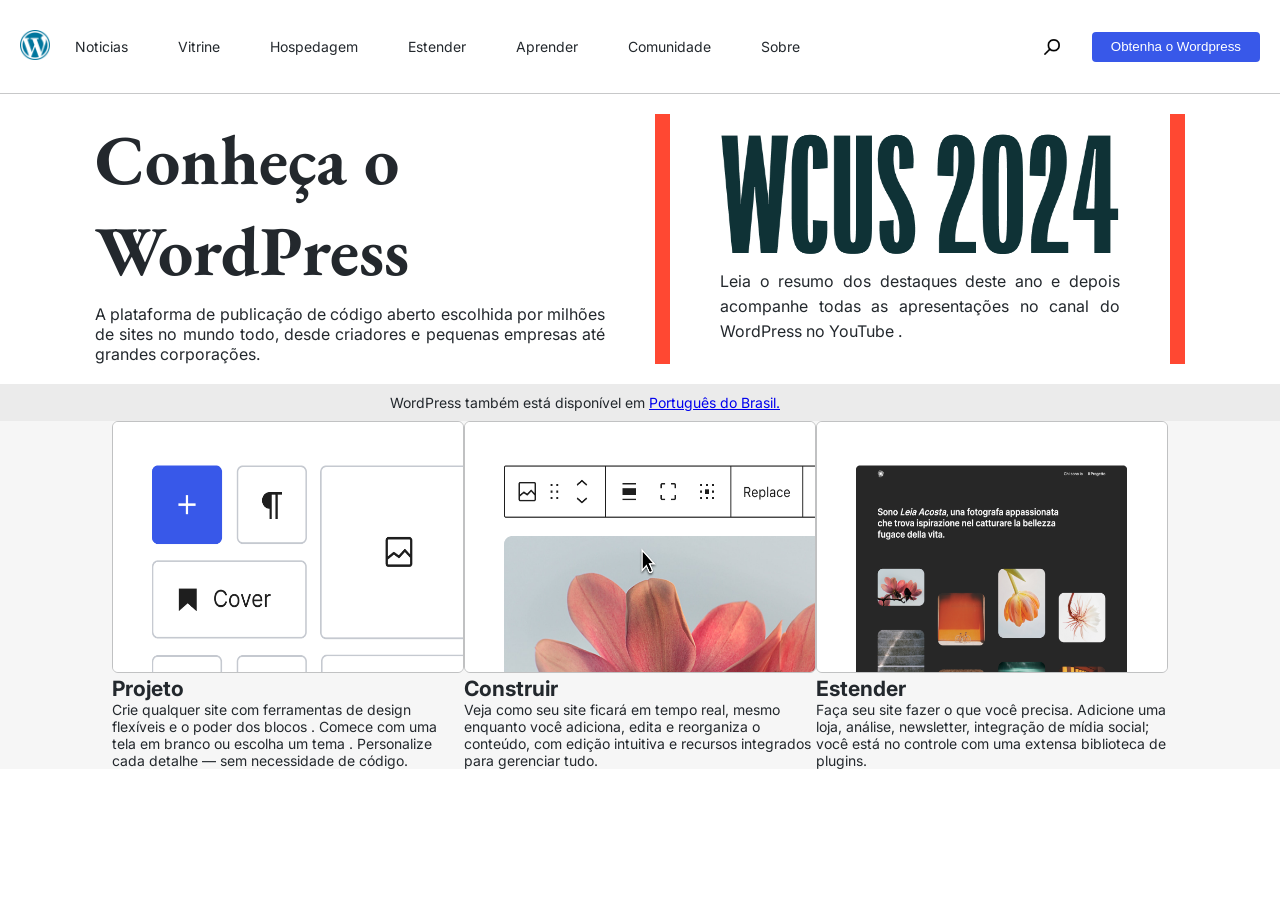
==== pagina-wordpress/index.html @ 99db2f15 "ajustando as pastas" ====
<!DOCTYPE html>
<html lang="pt-br">

<head>
    <meta charset="UTF-8">
    <meta name="viewport" content="width=device-width, initial-scale=1.0">
    <title>Wordpress</title>
    <link rel="icon" href="./imagens/wordpress-favicon.png">
    <link rel="stylesheet" href="style.css">
</head>

<body>
    <header>
        <div><a href="https://wordpress.org/" class="logo"><img src="./imagens/wordpress-favicon.png"
                    alt="logo-wordpress" height="30px"></a></div>
        <div class="menu">
            <ul>
                <li><a href="#">Noticias</a></li>
                <li><a href="#">Vitrine</a></li>
                <li><a href="#">Hospedagem</a></li>
                <li><a href="#">Estender</a></li>
                <li><a href="#">Aprender</a></li>
                <li><a href="#">Comunidade</a></li>
                <li><a href="#">Sobre</a></li>
            </ul>
        </div>
        <div class="lupa"><button class="lupa"><img src="/imagens/lupa.png" alt="lupa" width="20px"></button></div>
        <div>

            <button class="wordpress-button">Obtenha o Wordpress</button>
        </div>
    </header>

    <main>
        <section class="inicio">
            <div class="cwp">
                <h1>Conheça o WordPress</h1>
                <p>A plataforma de publicação de código aberto escolhida por milhões de sites no mundo todo, desde
                    criadores
                    e
                    pequenas empresas até grandes corporações.</p>
            </div>
            <br>
            <div class="wcus">
                <img src="./imagens/wcus-logo.webp" alt="WCUS 2024 Imagem" width="400px" height="120px">
                <p>Leia o resumo dos destaques deste ano e depois acompanhe todas as apresentações no canal do WordPress
                    no
                    YouTube .</p>
            </div>
        </section>

        <section class="pt-br">
            <p>WordPress também está disponível em <a href="https://br.wordpress.org/">Português do Brasil.</a></p>
        </section>
    </main>
        <section class="meio">
            <div class="projeto">
                <img src="./imagens/projeto.webp" alt="projeto">
                <h2>Projeto</h2>
                <p>Crie qualquer site com ferramentas de design flexíveis e o poder dos blocos . Comece com uma tela em
                    branco ou escolha um tema . Personalize cada detalhe — sem necessidade de código.</p>
            </div>
            <div class="construir">
                <img src="./imagens/construir.webp" alt="construir">
                <h2>Construir</h2>
                <p>Veja como seu site ficará em tempo real, mesmo enquanto você adiciona, edita e reorganiza o conteúdo,
                    com edição intuitiva e recursos integrados para gerenciar tudo.</p>
            </div>
            <div class="estender">
                <img src="./imagens/estender.webp" alt="estender">
                <h2>Estender</h2>
                <p>Faça seu site fazer o que você precisa. Adicione uma loja, análise, newsletter, integração de mídia
                    social; você está no controle com uma extensa biblioteca de plugins.</p>
            </div>
        </section>
    <footer></footer>
</body>

</html>
---- pagina-wordpress/style.css ----
@import url('https://fonts.googleapis.com/css2?family=Inter:ital,opsz,wght@0,14..32,100..900;1,14..32,100..900&display=swap');
@import url('https://fonts.googleapis.com/css2?family=EB+Garamond:ital,wght@0,400..800;1,400..800&display=swap');

* {
    margin: 0;
    padding: 0;
}

:root {
    --fonte1: 'EB Garamond', serif;
    --fonte2: 'Inter', sans-serif;
}

body {
    font-family: var(--fonte2);
    font-size: 14px;
    color: #23282D;
}

header {
    padding: 30px 20px;
    display: flex;
    align-items: center;
    border-bottom: 1px solid #23282d41;
}

.menu {
    display: flex;
    align-items: center;
    justify-content: flex-start;
}

ul {
    list-style-type: none;
    padding: 0;
    margin: 0;
    display: flex;
    justify-content: flex-start;
}

li {
    margin: 0 5px;
}

.menu a {
    text-decoration: none;
    color: #23282D;
    padding: 38px 20px;
}

a:hover {
    color: #00769D;
    background-color: #EBEBEB;
}

.logo:hover {
    background-color: transparent;
}

button {
    height: 30px;
    margin: 5px;
}

.wordpress-button {
    background-color: #3858E9;
    color: white;
    border: none;
    margin: 0;
    padding: 10px 19px;
    text-align: center;
    cursor: pointer;
    display: flex;
    margin-left: auto;
    align-items: center;
    border-radius: 4px;
}

.wordpress-button:hover {
    background-color: #213FD4;
}

.lupa {
    background-color: transparent;
    border: none;
    margin: 0 15px;
    cursor: pointer;
    display: flex;
    margin-left: auto;
    align-items: center;
}

.lupa:hover {
    background-color: #EBEBEB;
}

main {
    padding: 0px 80px;
    margin: auto;
    display: flex;
    flex-direction: column;
    align-items: center;
}

.cwp {
    display: flex;
    justify-content: space-between;
    flex-direction: column;
    padding: 0px 50px 0px 0px;
}

.cwp > h1 {
    font-family: var(--fonte1);
    font-size: 70px;
    width: 400px;
}

.cwp > p {
    font-size: 16px;
    width: 510px;
    text-align: justify;
}

.wcus {
    display: flex;
    flex-direction: column;
    font-family: var(--fonte2);
    font-size: 16px;
    text-align: justify;
    line-height: 25px;
    width: 400px; 
    padding: 20px 50px 20px 50px;
    border-left: 15px solid #FF4832;
    border-right: 15px solid #FF4832;
}

.wcus>img{
    padding: 0px 0px 15px;
}

.inicio{
    display: flex;
    padding: 20px 0px;
    background-color: #FFFFFF;
}

.pt-br{
    background-color: #EBEBEB;
    padding: 10px 100vh;
}

.pt-br>p{
    width: 500px;
}

.meio{
    display: flex;
justify-content: center;
background-color: #F6F6F6;
}

.meio img{
     width: 350px;
    height: 250px;
    border: 1px solid #23282d41;
    border-radius: 6px;
}

.meio p{
    width: 350px;
}
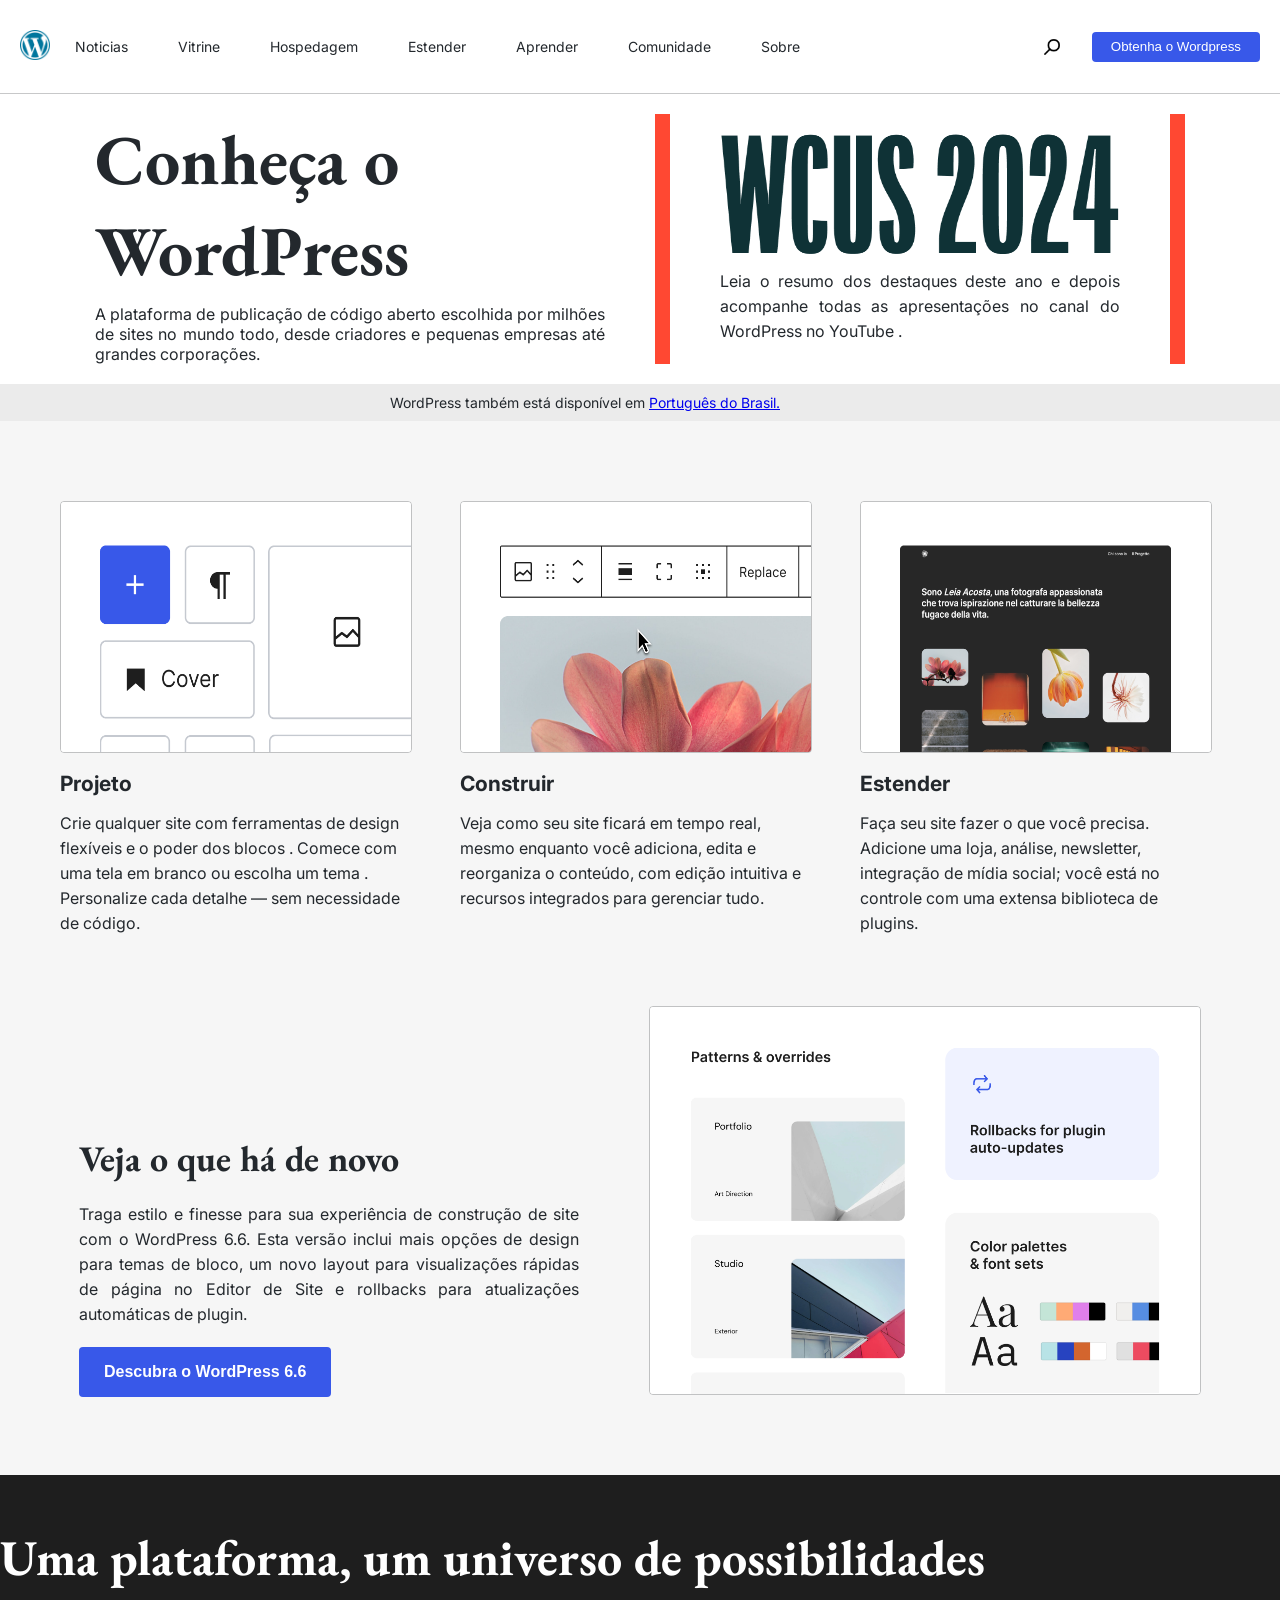
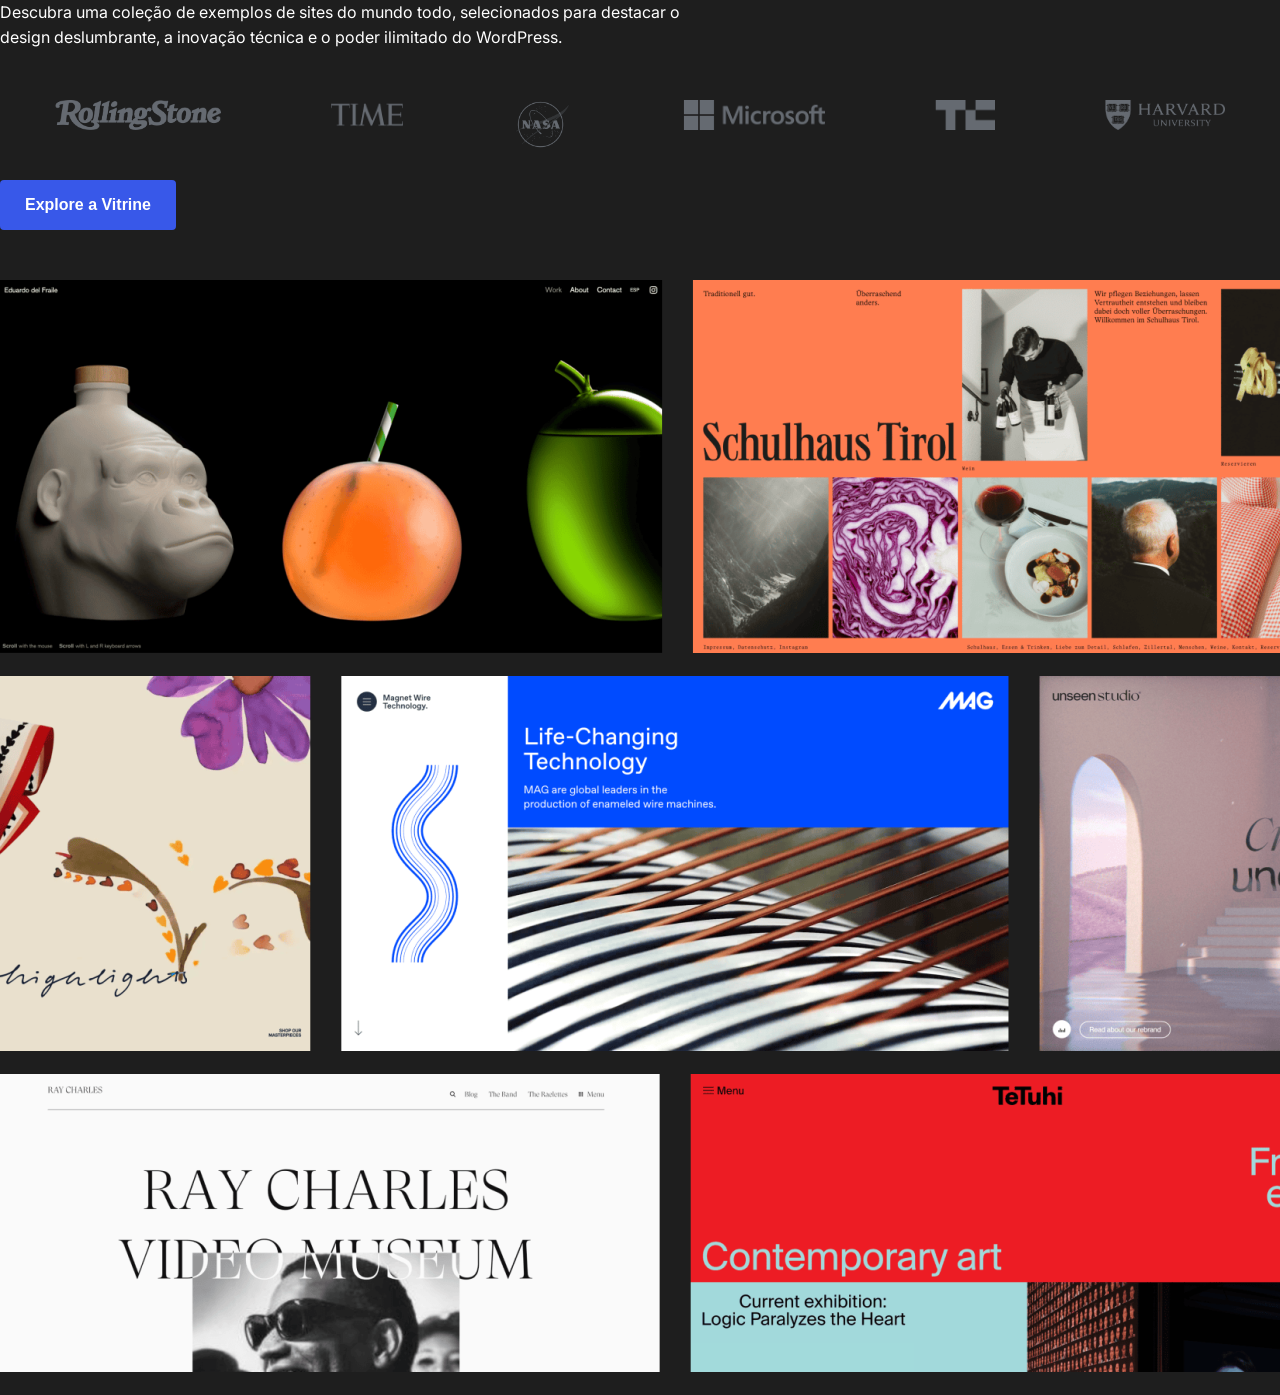
==== commit 28270839: "Insersão de conteudo" ====
--- a/pagina-wordpress/index.html
+++ b/pagina-wordpress/index.html
@@ -53,26 +53,62 @@
             <p>WordPress também está disponível em <a href="https://br.wordpress.org/">Português do Brasil.</a></p>
         </section>
     </main>
-        <section class="meio">
-            <div class="projeto">
+    <section class="container">
+        <div class="wrapper">
+            <div class="box">
                 <img src="./imagens/projeto.webp" alt="projeto">
                 <h2>Projeto</h2>
                 <p>Crie qualquer site com ferramentas de design flexíveis e o poder dos blocos . Comece com uma tela em
                     branco ou escolha um tema . Personalize cada detalhe — sem necessidade de código.</p>
             </div>
-            <div class="construir">
+            <div class="box">
                 <img src="./imagens/construir.webp" alt="construir">
                 <h2>Construir</h2>
                 <p>Veja como seu site ficará em tempo real, mesmo enquanto você adiciona, edita e reorganiza o conteúdo,
                     com edição intuitiva e recursos integrados para gerenciar tudo.</p>
             </div>
-            <div class="estender">
+            <div class="box">
                 <img src="./imagens/estender.webp" alt="estender">
                 <h2>Estender</h2>
                 <p>Faça seu site fazer o que você precisa. Adicione uma loja, análise, newsletter, integração de mídia
                     social; você está no controle com uma extensa biblioteca de plugins.</p>
             </div>
-        </section>
+        </div>
+    </section>
+    <section class="veja">
+        <div class="conteudo">
+            <h1>Veja o que há de novo</h1>
+            <p>Traga estilo e finesse para sua experiência de construção de site com o WordPress 6.6. Esta versão inclui
+                mais opções de design para temas de bloco, um novo layout para visualizações rápidas de página no Editor
+                de Site e rollbacks para atualizações automáticas de plugin.</p>
+            <button>Descubra o WordPress 6.6</button>
+        </div>
+        <img src="./imagens/veja-o-que-a-de-novo.webp" alt="veja-o-que-a-de-novo">
+    </section>
+    <section class="middle">
+        <div>
+            <h1>Uma plataforma, um universo de possibilidades</h1>
+            <p>Descubra uma coleção de exemplos de sites do mundo todo, selecionados para destacar o design
+                deslumbrante, a inovação técnica e o poder ilimitado do WordPress.</p>
+        </div>
+        <div class="middle-img">
+            <img src="./imagens/rolling-stone.webp" alt="rolling-stone">
+            <img src="./imagens/Time-Magazine.png" alt="Time-Magazine">
+            <img src="./imagens/NASA-1.png" alt="NASA-1" height="50px" width="60px">
+            <img src="./imagens/Microsoft.webp" alt="Microsoft">
+            <img src="./imagens/tech-crunch.png" alt="tech-crunch">
+            <img src="./imagens/Harvard.webp" alt="Harvard">
+        </div>
+        <div>
+            <button>Explore a Vitrine</button>
+        </div>
+        <div class="carrossel">
+            <img src="./imagens/primeira-coluna.webp" alt="primeira-coluna">
+            <img src="./imagens/segunda-coluna.webp" alt="segunda-coluna">
+            <img src="./imagens/terceira-coluna.webp" alt="terceira-coluna">
+        </div>
+    </section>
+
     <footer></footer>
 </body>
 
--- a/pagina-wordpress/style.css
+++ b/pagina-wordpress/style.css
@@ -153,19 +153,133 @@
     width: 500px;
 }
 
-.meio{
-    display: flex;
-justify-content: center;
+.container{
+display: flex;
+
 background-color: #F6F6F6;
-}
-
-.meio img{
-     width: 350px;
+width: 100%; 
+align-items: center; 
+}
+
+.wrapper{
+    display: flex;
+    justify-content: space-between;
+    width: 1200px;
+    margin: auto;
+}
+
+.box {
+    width: 30%;             
+    padding: 20px;         
+  
+}
+
+.container img{
+    margin-top: 60px;
+    width: 350px;
     height: 250px;
     border: 1px solid #23282d41;
-    border-radius: 6px;
-}
-
-.meio p{
+    border-radius: 4px;
+}
+.container h2{
+    padding: 15px 0px;
+}
+.container p{
+    line-height: 25px;
     width: 350px;
-}
+    font-size: 16px;
+}
+
+.veja{
+    background-color: #F6F6F6;
+    display: flex;
+    align-items: center;
+    justify-content: center;
+    padding-top: 50px;
+}
+
+.conteudo{
+    padding: 50px 70px 0px 0px;
+}
+
+.veja h1{
+    font-family: var(--fonte1);
+    font-size: 36px;
+}
+
+.veja p{
+    width: 500px;
+    text-align: justify;
+    padding: 20px 0px;
+    line-height: 25px;
+    font-size: 16px;
+}
+
+.veja button{
+    font-weight: bold;
+    font-size: 16px;
+    background-color: #3858E9;
+    color: white;
+    border: none;
+    margin: 0;
+    padding: 25px;
+    text-align: center;
+    cursor: pointer;
+    display: flex;
+    align-items: center;
+    border-radius: 4px;
+}
+
+.veja img{
+    width: 550px;
+    border: 1px solid #23282d41;
+    border-radius: 4px;
+    margin-bottom: 80px;
+}
+
+.middle{
+    background-color: #1E1E1E;
+}
+
+.middle h1{
+    padding-top: 50px;
+    font-family: var(--fonte1);
+    color: white;
+    font-size: 50px;
+}
+
+.middle p{
+    margin: 10px 0px;
+    font-family: var(--fonte2);
+    line-height: 25px;
+    font-size: 16px;
+    color: white;
+    width: 700px;
+}
+
+.middle-img{
+    margin: 50px 0px;
+    display: flex;
+   height: 30px;
+   justify-content: space-around;
+}
+
+.middle button{
+    font-weight: bold;
+    font-size: 16px;
+    background-color: #3858E9;
+    color: white;
+    border: none;
+    margin: 50px 0px;
+    padding: 25px;
+    text-align: center;
+    cursor: pointer;
+    display: flex;
+    align-items: center;
+    border-radius: 4px;
+}
+
+.carrossel img{
+    margin-bottom: 20px;
+    
+}
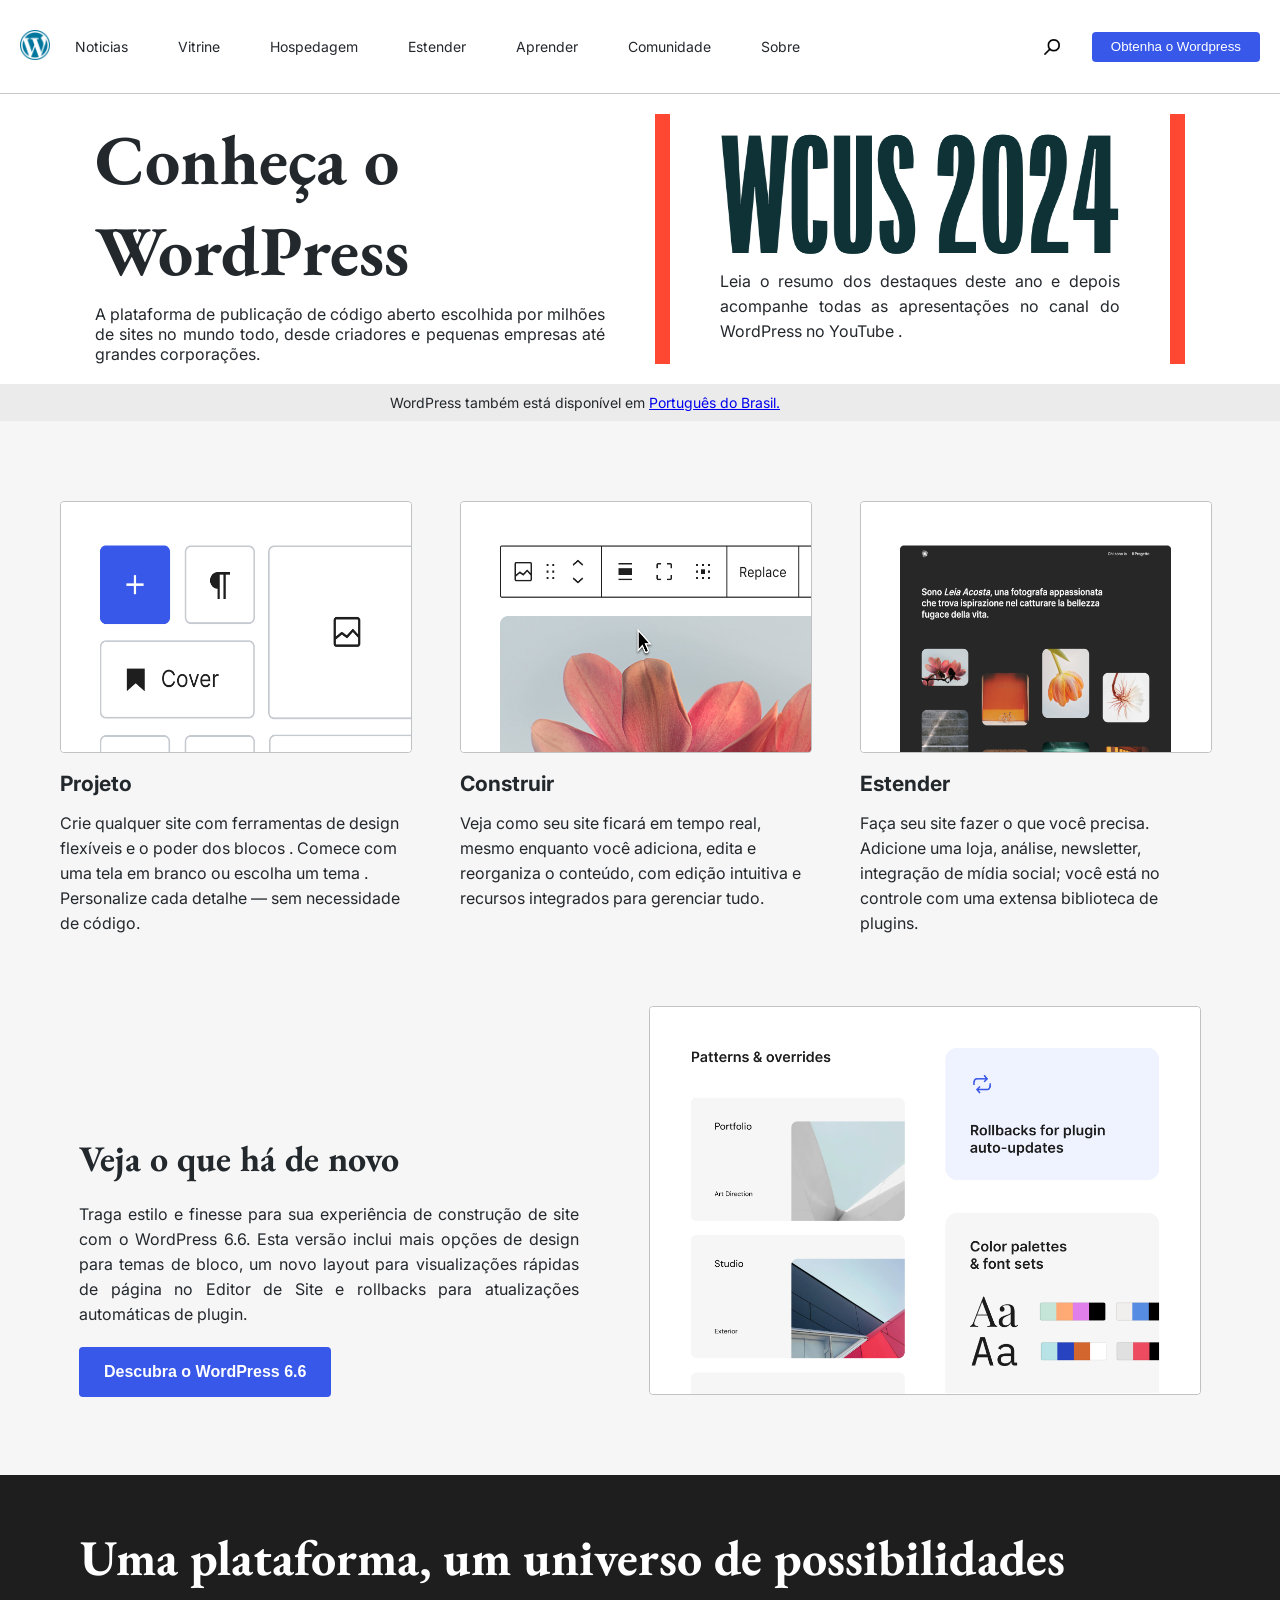
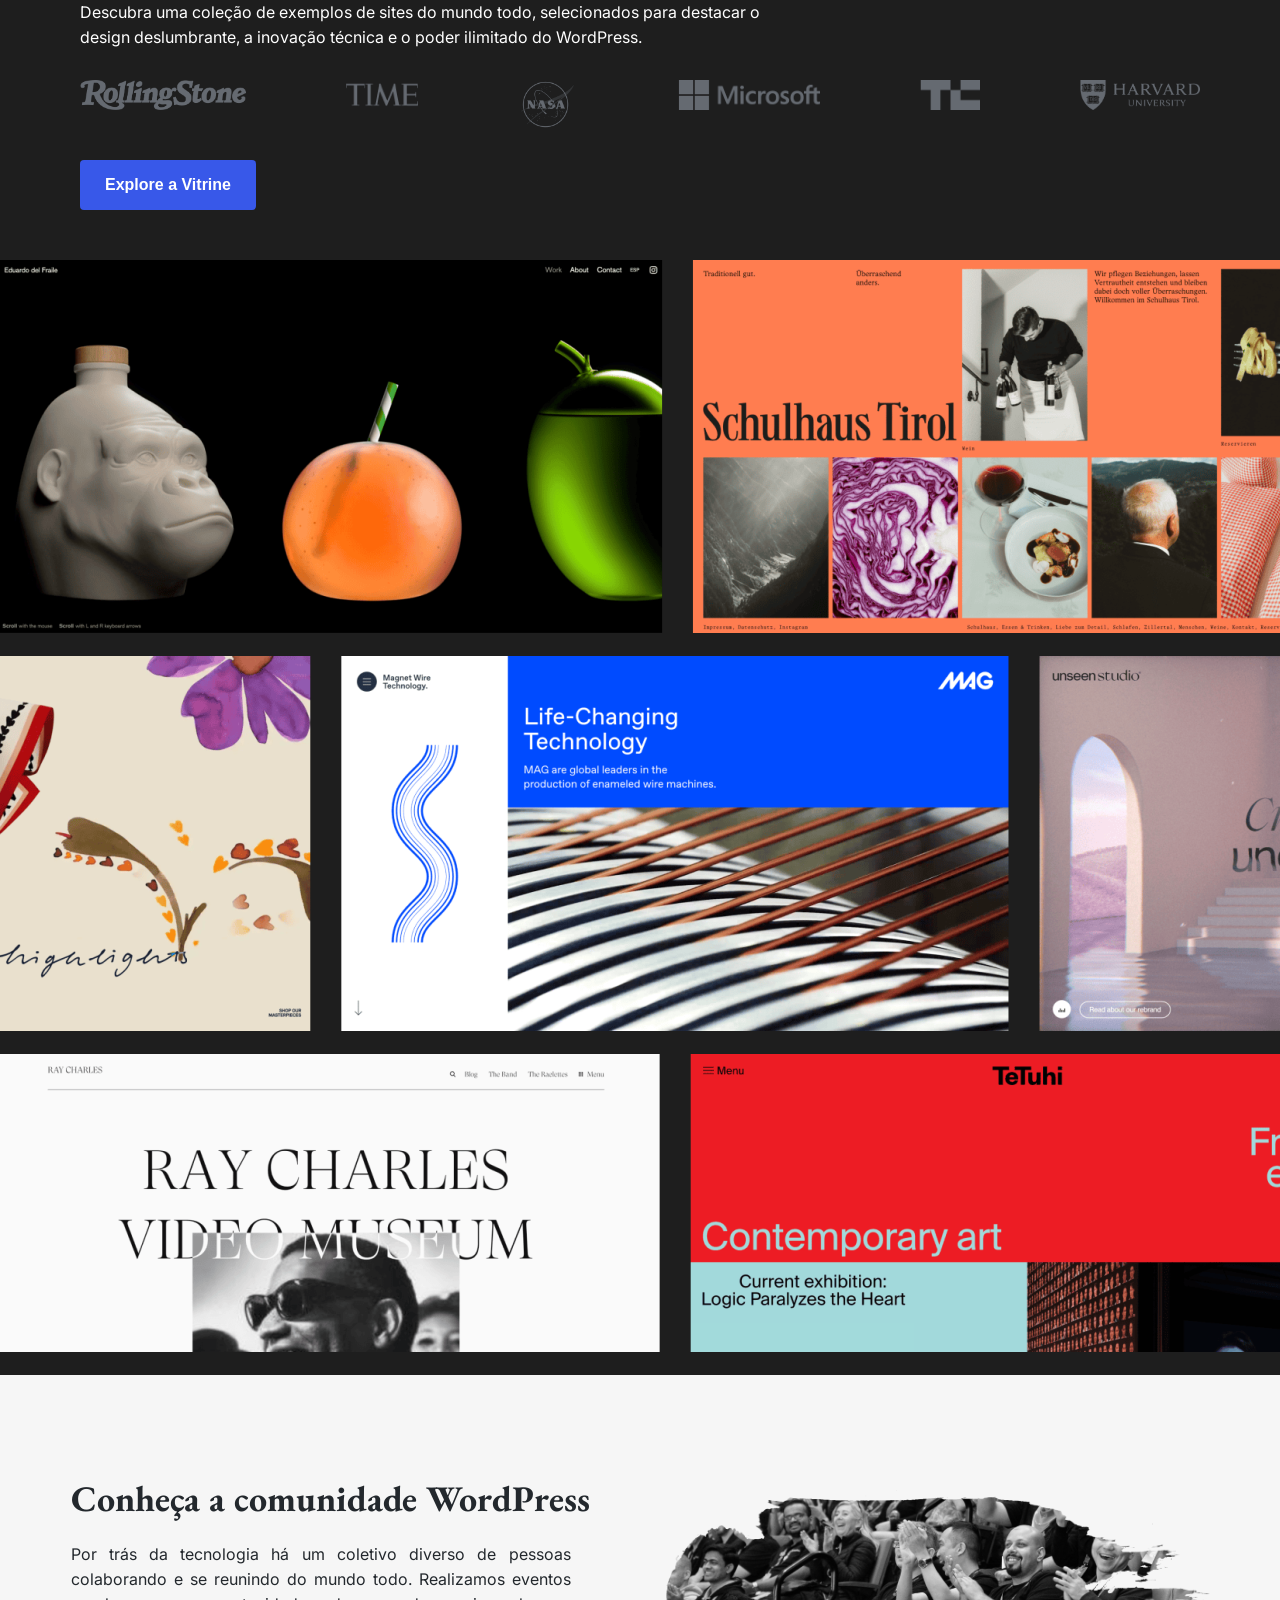
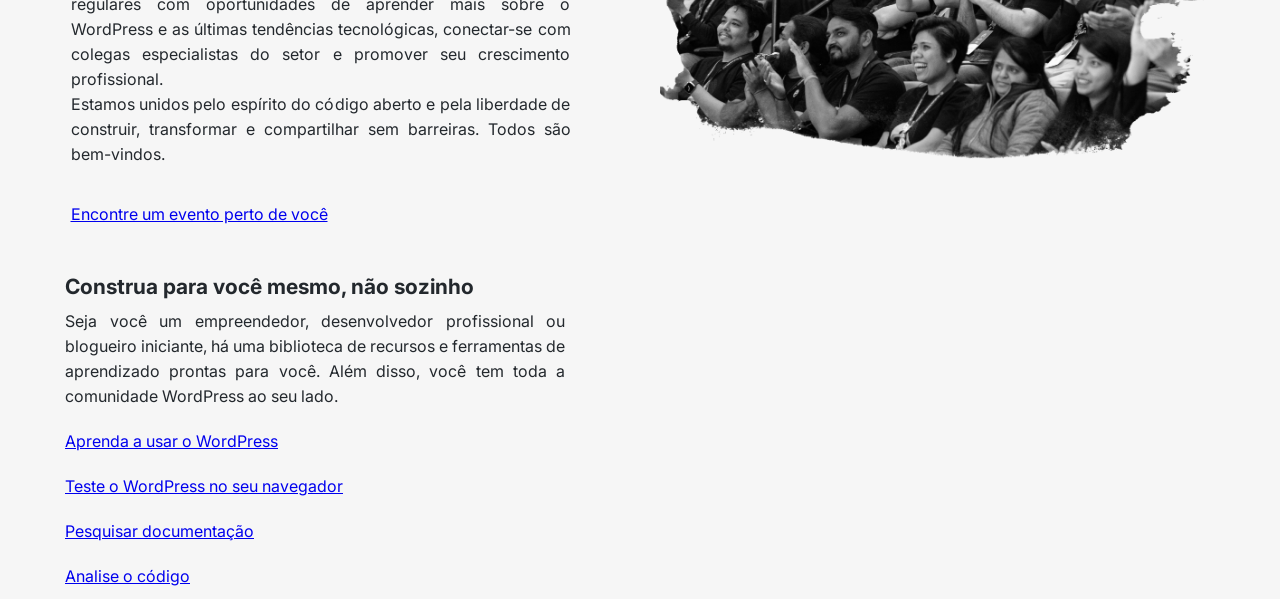
==== commit 5abba559: "Inserção de conteudo" ====
--- a/pagina-wordpress/index.html
+++ b/pagina-wordpress/index.html
@@ -15,13 +15,13 @@
                     alt="logo-wordpress" height="30px"></a></div>
         <div class="menu">
             <ul>
-                <li><a href="#">Noticias</a></li>
-                <li><a href="#">Vitrine</a></li>
-                <li><a href="#">Hospedagem</a></li>
-                <li><a href="#">Estender</a></li>
-                <li><a href="#">Aprender</a></li>
-                <li><a href="#">Comunidade</a></li>
-                <li><a href="#">Sobre</a></li>
+                <li><a href="#" target="_blank">Noticias</a></li>
+                <li><a href="#" target="_blank">Vitrine</a></li>
+                <li><a href="#" target="_blank">Hospedagem</a></li>
+                <li><a href="#" target="_blank">Estender</a></li>
+                <li><a href="#" target="_blank">Aprender</a></li>
+                <li><a href="#" target="_blank">Comunidade</a></li>
+                <li><a href="#" target="_blank">Sobre</a></li>
             </ul>
         </div>
         <div class="lupa"><button class="lupa"><img src="/imagens/lupa.png" alt="lupa" width="20px"></button></div>
@@ -50,7 +50,7 @@
         </section>
 
         <section class="pt-br">
-            <p>WordPress também está disponível em <a href="https://br.wordpress.org/">Português do Brasil.</a></p>
+            <p>WordPress também está disponível em <a href="https://br.wordpress.org/" target="_blank">Português do Brasil.</a></p>
         </section>
     </main>
     <section class="container">
@@ -86,7 +86,7 @@
         <img src="./imagens/veja-o-que-a-de-novo.webp" alt="veja-o-que-a-de-novo">
     </section>
     <section class="middle">
-        <div>
+        <div class="middle-content">
             <h1>Uma plataforma, um universo de possibilidades</h1>
             <p>Descubra uma coleção de exemplos de sites do mundo todo, selecionados para destacar o design
                 deslumbrante, a inovação técnica e o poder ilimitado do WordPress.</p>
@@ -99,7 +99,7 @@
             <img src="./imagens/tech-crunch.png" alt="tech-crunch">
             <img src="./imagens/Harvard.webp" alt="Harvard">
         </div>
-        <div>
+        <div class="middle-button">
             <button>Explore a Vitrine</button>
         </div>
         <div class="carrossel">
@@ -109,6 +109,29 @@
         </div>
     </section>
 
+    <section class="comunidade">
+        <div class="comunidade-wordpress">
+            <h1>Conheça a comunidade WordPress</h1>
+            <p>Por trás da tecnologia há um coletivo diverso de pessoas colaborando e se reunindo do mundo todo. Realizamos eventos regulares com oportunidades de aprender mais sobre o WordPress e as últimas tendências tecnológicas, conectar-se com colegas especialistas do setor e promover seu crescimento profissional. 
+            <br>
+            Estamos unidos pelo espírito do código aberto e pela liberdade de construir, transformar e compartilhar sem barreiras. Todos são bem-vindos.</p>
+            <br>
+            <a href="https://events.wordpress.org/" target="_blank">Encontre um evento perto de você</a>
+        </div>
+        <img src="./imagens/comunidade-wordpress.webp" alt="comunidade-wordpress">
+    </section>
+    <section class="comunidade-links-section">
+        <div class="comunidade-links">
+            <h2>Construa para você mesmo, não sozinho</h2>
+            <p>Seja você um empreendedor, desenvolvedor profissional ou blogueiro iniciante, há uma biblioteca de recursos e ferramentas de aprendizado prontas para você. Além disso, você tem toda a comunidade WordPress ao seu lado.</p>
+            <a href="https://learn.wordpress.org/" target="_blank">Aprenda a usar o WordPress</a>
+            <a href="https://wordpress.org/playground/" target="_blank">Teste o WordPress no seu navegador</a>
+            <a href="https://wordpress.org/documentation/" target="_blank">Pesquisar documentação</a>
+            <a href="https://developer.wordpress.org/" target="_blank">Analise o código</a>
+        </div>
+        <div class="void"></div>
+    </section>
+
     <footer></footer>
 </body>
 
--- a/pagina-wordpress/style.css
+++ b/pagina-wordpress/style.css
@@ -155,7 +155,6 @@
 
 .container{
 display: flex;
-
 background-color: #F6F6F6;
 width: 100%; 
 align-items: center; 
@@ -239,17 +238,29 @@
 
 .middle{
     background-color: #1E1E1E;
-}
-
-.middle h1{
+    width: 100%; 
+    align-items: center; 
+    justify-content: space-between;
+}
+
+.middle-content{
+    width: 1120px;
+    justify-content: space-around;
+    display: flex;
+    flex-direction: column;
+    margin: auto;
+}
+
+.middle h1 {
     padding-top: 50px;
     font-family: var(--fonte1);
     color: white;
     font-size: 50px;
-}
-
-.middle p{
-    margin: 10px 0px;
+    
+}
+
+.middle p {
+    margin: 10px 0;
     font-family: var(--fonte2);
     line-height: 25px;
     font-size: 16px;
@@ -257,29 +268,98 @@
     width: 700px;
 }
 
-.middle-img{
-    margin: 50px 0px;
-    display: flex;
-   height: 30px;
-   justify-content: space-around;
-}
-
-.middle button{
+.middle-img {
+    display: flex;
+    height: 30px;
+    width: 1120px;
+    padding: 20px 0px 0px;
+justify-content: space-between;
+    margin: auto;
+}
+
+.middle-button{
+    width: 1120px;
+    margin: auto;
+}
+
+.middle button {
     font-weight: bold;
     font-size: 16px;
     background-color: #3858E9;
     color: white;
     border: none;
-    margin: 50px 0px;
+    margin: 50px 0;
     padding: 25px;
-    text-align: center;
     cursor: pointer;
     display: flex;
     align-items: center;
     border-radius: 4px;
 }
 
-.carrossel img{
+.carrossel img {
     margin-bottom: 20px;
-    
+}
+
+.comunidade{
+    background-color: #F6F6F6;
+    display: flex;
+    align-items: center;
+    justify-content: center;
+    padding-top: 50px;
+}
+
+.comunidade-wordpress{
+    padding: 50px 70px 0px 0px;
+}
+
+.comunidade h1{
+    font-family: var(--fonte1);
+    font-size: 36px;
+}
+
+.comunidade p{
+    width: 500px;
+    text-align: justify;
+    padding: 20px 0px;
+    line-height: 25px;
+    font-size: 16px;
+}
+
+.comunidade a{
+    font-size: 16px;
+}
+
+
+.comunidade img{
+    width: 550px;
+}
+
+.comunidade-links-section{
+    background-color: #F6F6F6;
+    display: flex;
+    align-items: center;
+    justify-content: center;
+    padding-top: 50px;
+    line-height: 25px
+}
+
+.comunidade-links{
+    display: flex;
+    flex-direction: column;
+    text-align: justify;
+    width: 500px;
+}
+
+.comunidade-links a{
+    padding: 10px 0px;
+    font-size: 16px;
+}
+
+.comunidade-links p{
+    padding: 10px 0px;
+    font-size: 16px;
+}
+
+.void{
+   width: 650px;
 }
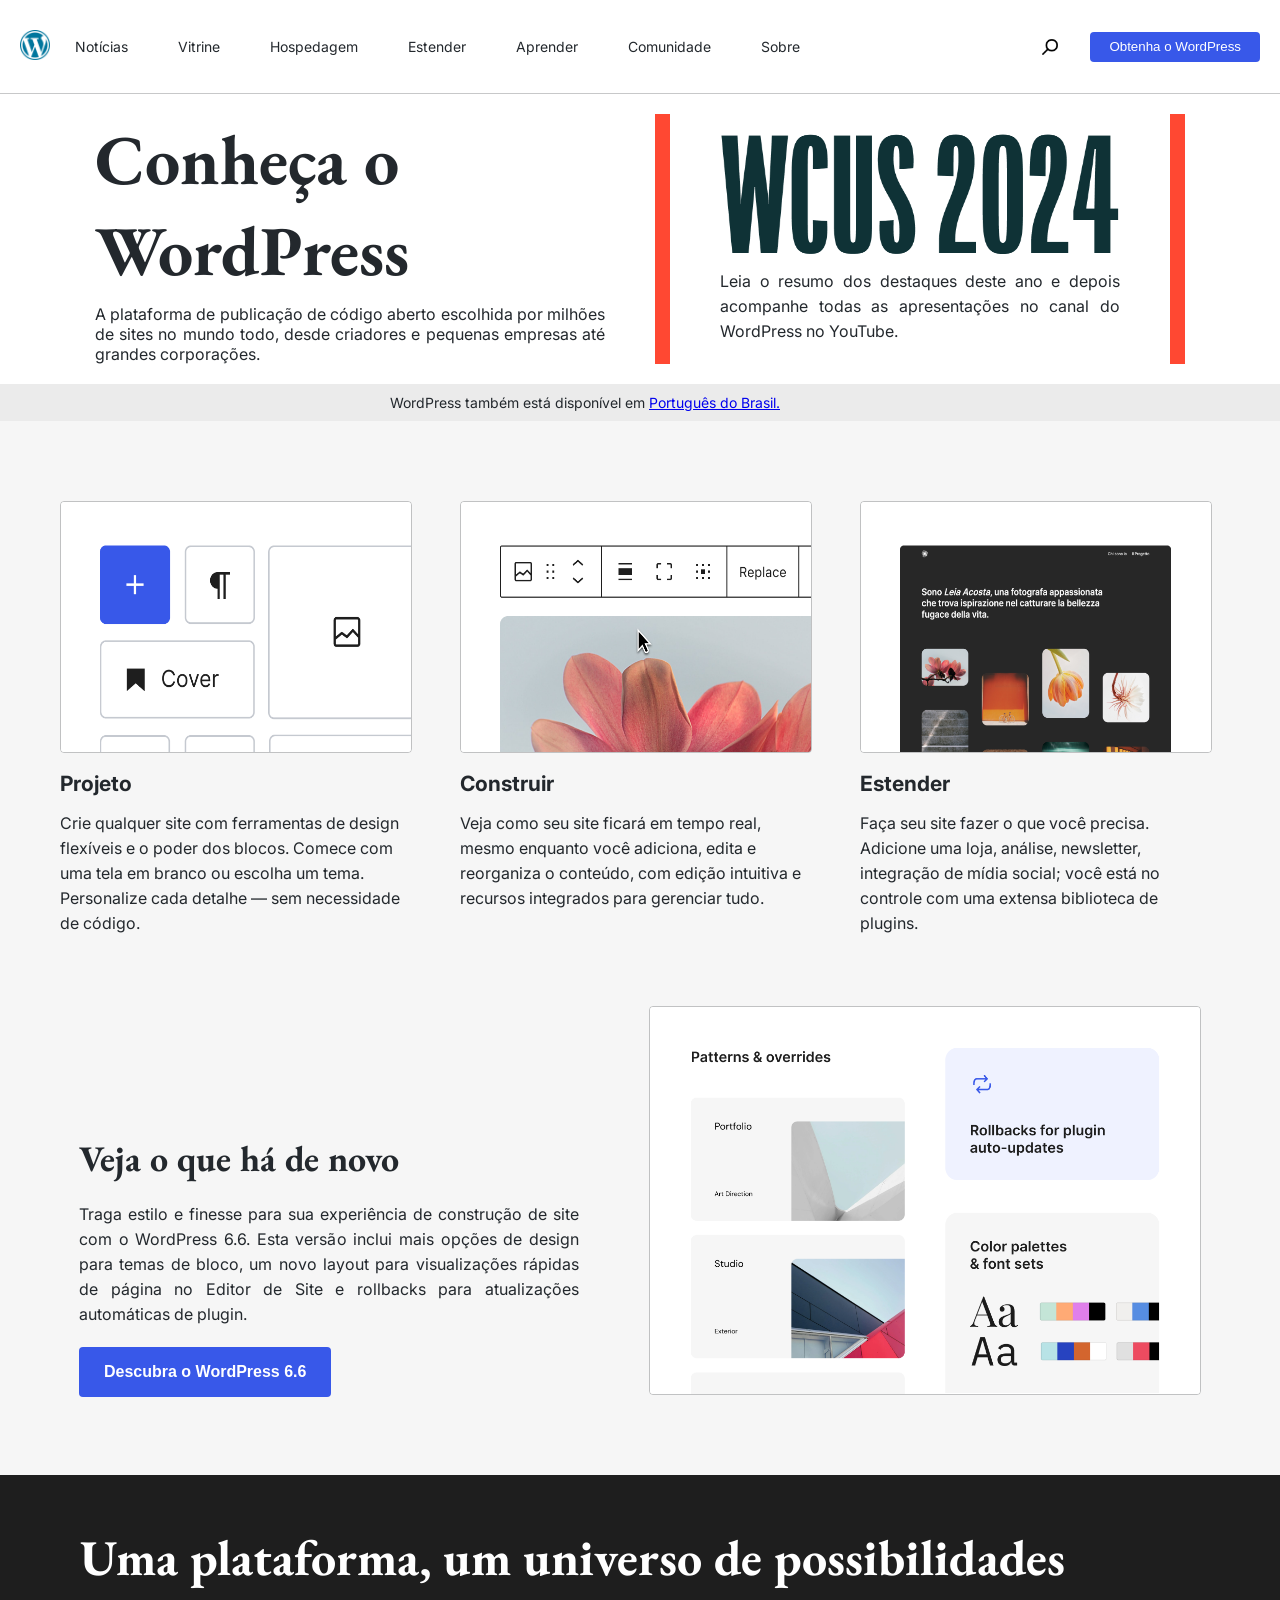
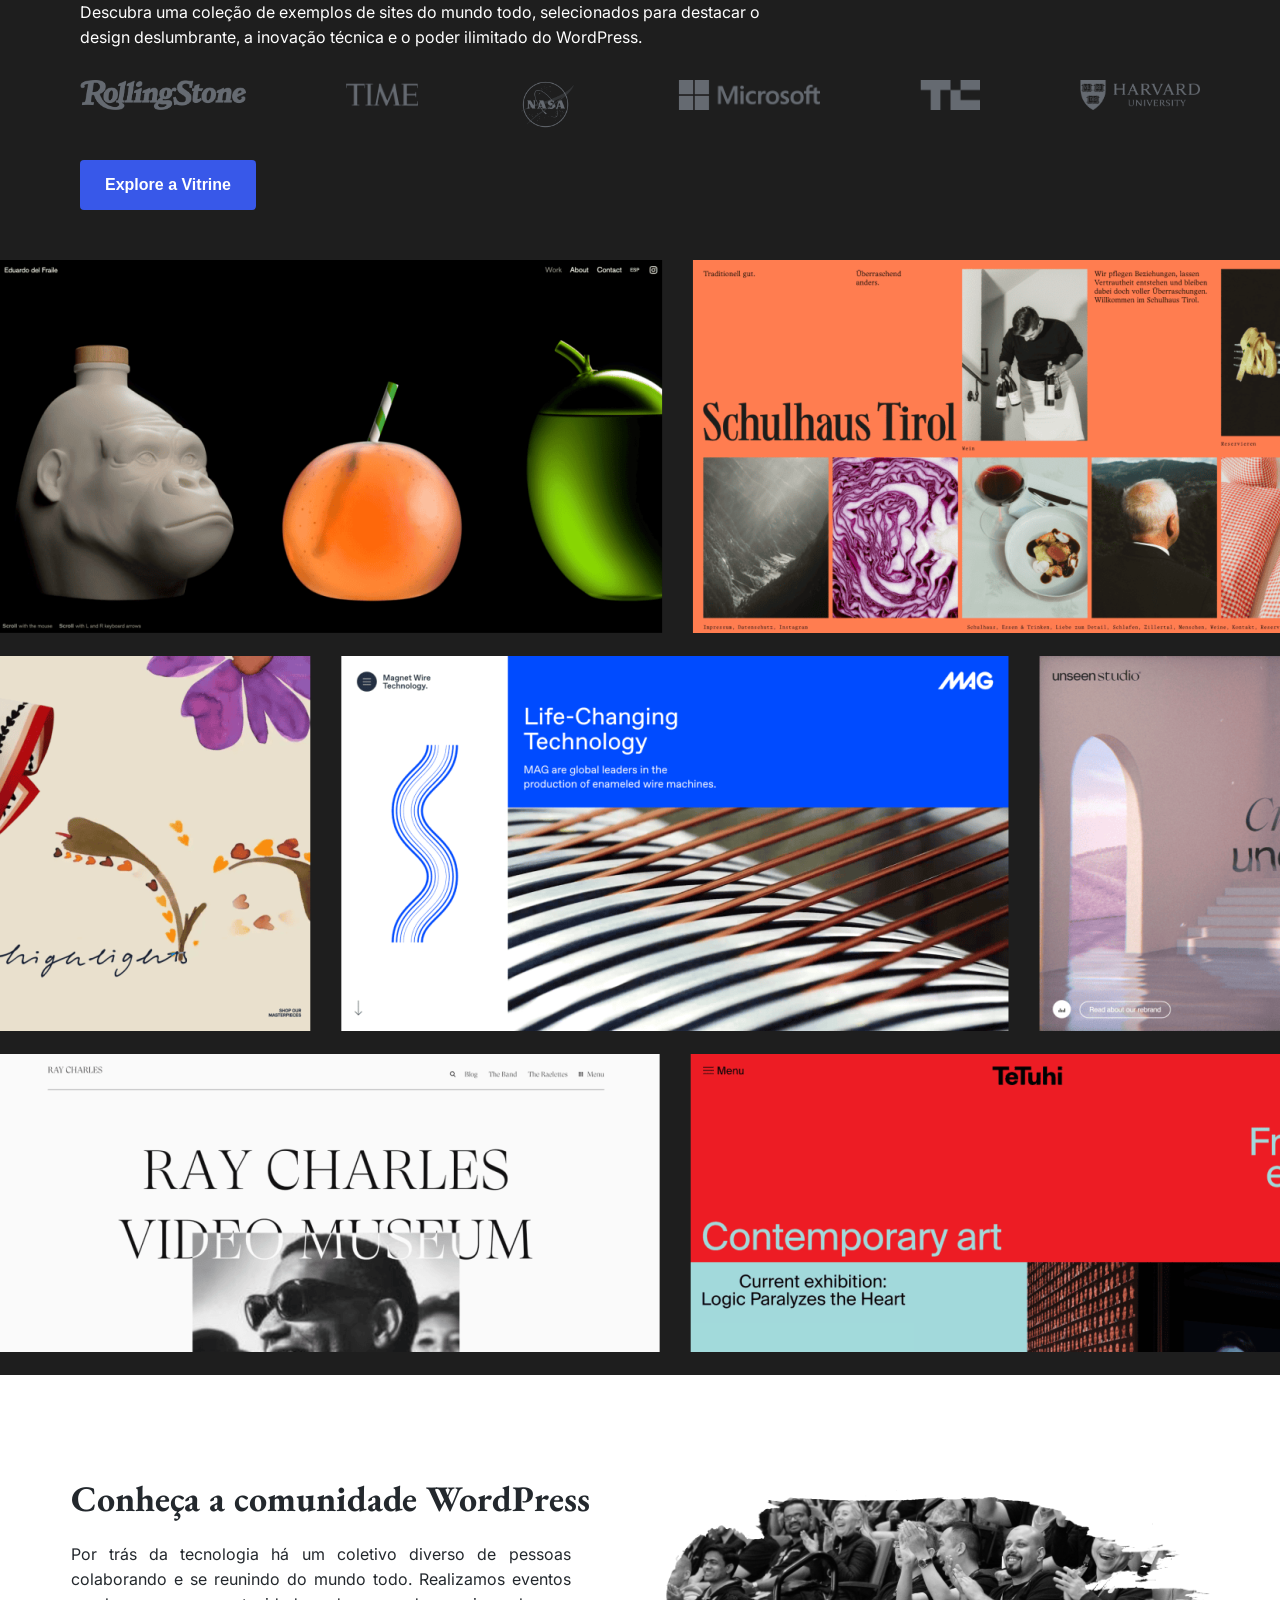
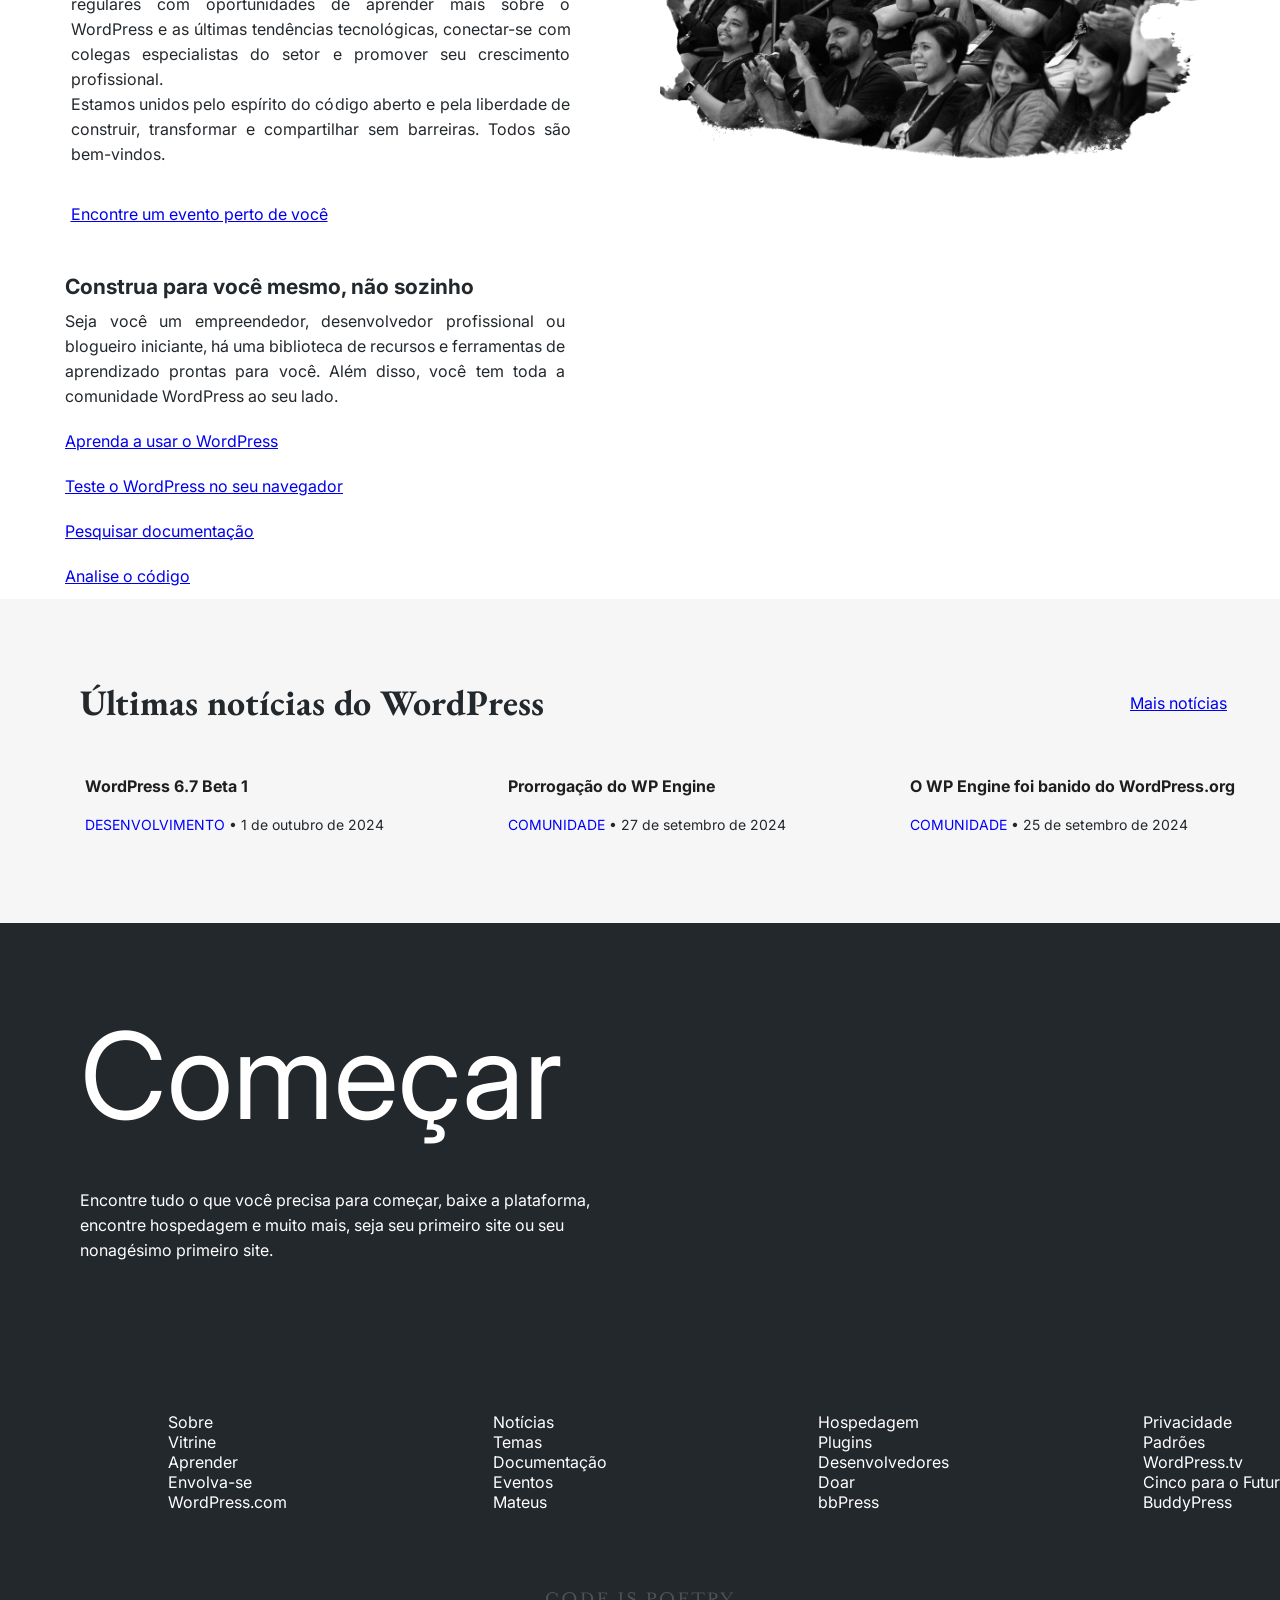
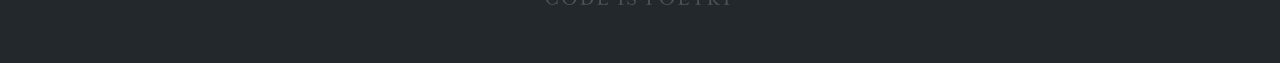
==== commit 5b4506f8: "Finalização da pagina" ====
--- a/pagina-wordpress/index.html
+++ b/pagina-wordpress/index.html
@@ -4,71 +4,73 @@
 <head>
     <meta charset="UTF-8">
     <meta name="viewport" content="width=device-width, initial-scale=1.0">
-    <title>Wordpress</title>
+    <title>WordPress</title>
     <link rel="icon" href="./imagens/wordpress-favicon.png">
     <link rel="stylesheet" href="style.css">
 </head>
 
 <body>
     <header>
-        <div><a href="https://wordpress.org/" class="logo"><img src="./imagens/wordpress-favicon.png"
-                    alt="logo-wordpress" height="30px"></a></div>
-        <div class="menu">
+        <div>
+            <a href="https://wordpress.org/" class="logo">
+                <img src="./imagens/wordpress-favicon.png" alt="Logo do WordPress" height="30">
+            </a>
+        </div>
+        <nav class="menu">
             <ul>
-                <li><a href="#" target="_blank">Noticias</a></li>
-                <li><a href="#" target="_blank">Vitrine</a></li>
-                <li><a href="#" target="_blank">Hospedagem</a></li>
-                <li><a href="#" target="_blank">Estender</a></li>
-                <li><a href="#" target="_blank">Aprender</a></li>
-                <li><a href="#" target="_blank">Comunidade</a></li>
-                <li><a href="#" target="_blank">Sobre</a></li>
+                <li><a href="#" target="_blank" rel="noopener noreferrer">Notícias</a></li>
+                <li><a href="#" target="_blank" rel="noopener noreferrer">Vitrine</a></li>
+                <li><a href="#" target="_blank" rel="noopener noreferrer">Hospedagem</a></li>
+                <li><a href="#" target="_blank" rel="noopener noreferrer">Estender</a></li>
+                <li><a href="#" target="_blank" rel="noopener noreferrer">Aprender</a></li>
+                <li><a href="#" target="_blank" rel="noopener noreferrer">Comunidade</a></li>
+                <li><a href="#" target="_blank" rel="noopener noreferrer">Sobre</a></li>
             </ul>
-        </div>
-        <div class="lupa"><button class="lupa"><img src="/imagens/lupa.png" alt="lupa" width="20px"></button></div>
-        <div>
-
-            <button class="wordpress-button">Obtenha o Wordpress</button>
+        </nav>
+        <div class="lupa">
+            <button class="lupa">
+                <img src="./imagens/lupa.png" alt="Ícone de lupa" width="20">
+            </button>
+        </div>
+        <div>
+            <button class="wordpress-button">Obtenha o WordPress</button>
         </div>
     </header>
-
     <main>
         <section class="inicio">
             <div class="cwp">
                 <h1>Conheça o WordPress</h1>
                 <p>A plataforma de publicação de código aberto escolhida por milhões de sites no mundo todo, desde
-                    criadores
-                    e
-                    pequenas empresas até grandes corporações.</p>
+                    criadores e pequenas empresas até grandes corporações.</p>
             </div>
             <br>
             <div class="wcus">
-                <img src="./imagens/wcus-logo.webp" alt="WCUS 2024 Imagem" width="400px" height="120px">
+                <img src="./imagens/wcus-logo.webp" alt="Logo WCUS 2024" width="400" height="120">
                 <p>Leia o resumo dos destaques deste ano e depois acompanhe todas as apresentações no canal do WordPress
-                    no
-                    YouTube .</p>
+                    no YouTube.</p>
             </div>
         </section>
-
         <section class="pt-br">
-            <p>WordPress também está disponível em <a href="https://br.wordpress.org/" target="_blank">Português do Brasil.</a></p>
+            <p>WordPress também está disponível em <a href="https://br.wordpress.org/" target="_blank"
+                    rel="noopener noreferrer">Português do Brasil.</a></p>
         </section>
     </main>
     <section class="container">
         <div class="wrapper">
             <div class="box">
-                <img src="./imagens/projeto.webp" alt="projeto">
+                <img src="./imagens/projeto.webp" alt="Projeto">
                 <h2>Projeto</h2>
-                <p>Crie qualquer site com ferramentas de design flexíveis e o poder dos blocos . Comece com uma tela em
-                    branco ou escolha um tema . Personalize cada detalhe — sem necessidade de código.</p>
+                <p>Crie qualquer site com ferramentas de design flexíveis e o poder dos blocos. Comece com uma tela em
+                    branco ou escolha um tema. Personalize cada detalhe — sem necessidade de código.</p>
             </div>
             <div class="box">
-                <img src="./imagens/construir.webp" alt="construir">
+                <img src="./imagens/construir.webp" alt="Construir">
                 <h2>Construir</h2>
                 <p>Veja como seu site ficará em tempo real, mesmo enquanto você adiciona, edita e reorganiza o conteúdo,
                     com edição intuitiva e recursos integrados para gerenciar tudo.</p>
             </div>
             <div class="box">
-                <img src="./imagens/estender.webp" alt="estender">
+                <img src="./imagens/estender.webp" alt="Estender">
                 <h2>Estender</h2>
                 <p>Faça seu site fazer o que você precisa. Adicione uma loja, análise, newsletter, integração de mídia
                     social; você está no controle com uma extensa biblioteca de plugins.</p>
@@ -83,7 +85,7 @@
                 de Site e rollbacks para atualizações automáticas de plugin.</p>
             <button>Descubra o WordPress 6.6</button>
         </div>
-        <img src="./imagens/veja-o-que-a-de-novo.webp" alt="veja-o-que-a-de-novo">
+        <img src="./imagens/veja-o-que-a-de-novo.webp" alt="Veja o que há de novo">
     </section>
     <section class="middle">
         <div class="middle-content">
@@ -92,47 +94,141 @@
                 deslumbrante, a inovação técnica e o poder ilimitado do WordPress.</p>
         </div>
         <div class="middle-img">
-            <img src="./imagens/rolling-stone.webp" alt="rolling-stone">
-            <img src="./imagens/Time-Magazine.png" alt="Time-Magazine">
-            <img src="./imagens/NASA-1.png" alt="NASA-1" height="50px" width="60px">
+            <img src="./imagens/rolling-stone.webp" alt="Rolling Stone">
+            <img src="./imagens/Time-Magazine.png" alt="Time Magazine">
+            <img src="./imagens/NASA-1.png" alt="NASA" height="50" width="60">
             <img src="./imagens/Microsoft.webp" alt="Microsoft">
-            <img src="./imagens/tech-crunch.png" alt="tech-crunch">
+            <img src="./imagens/tech-crunch.png" alt="Tech Crunch">
             <img src="./imagens/Harvard.webp" alt="Harvard">
         </div>
         <div class="middle-button">
             <button>Explore a Vitrine</button>
         </div>
         <div class="carrossel">
-            <img src="./imagens/primeira-coluna.webp" alt="primeira-coluna">
-            <img src="./imagens/segunda-coluna.webp" alt="segunda-coluna">
-            <img src="./imagens/terceira-coluna.webp" alt="terceira-coluna">
+            <img src="./imagens/primeira-coluna.webp" alt="Primeira coluna">
+            <img src="./imagens/segunda-coluna.webp" alt="Segunda coluna">
+            <img src="./imagens/terceira-coluna.webp" alt="Terceira coluna">
         </div>
     </section>
 
     <section class="comunidade">
         <div class="comunidade-wordpress">
             <h1>Conheça a comunidade WordPress</h1>
-            <p>Por trás da tecnologia há um coletivo diverso de pessoas colaborando e se reunindo do mundo todo. Realizamos eventos regulares com oportunidades de aprender mais sobre o WordPress e as últimas tendências tecnológicas, conectar-se com colegas especialistas do setor e promover seu crescimento profissional. 
+            <p>Por trás da tecnologia há um coletivo diverso de pessoas colaborando e se reunindo do mundo todo.
+                Realizamos eventos regulares com oportunidades de aprender mais sobre o WordPress e as últimas
+                tendências tecnológicas, conectar-se com colegas especialistas do setor e promover seu crescimento
+                profissional.
+                <br>
+                Estamos unidos pelo espírito do código aberto e pela liberdade de construir, transformar e compartilhar
+                sem barreiras. Todos são bem-vindos.
+            </p>
             <br>
-            Estamos unidos pelo espírito do código aberto e pela liberdade de construir, transformar e compartilhar sem barreiras. Todos são bem-vindos.</p>
-            <br>
-            <a href="https://events.wordpress.org/" target="_blank">Encontre um evento perto de você</a>
-        </div>
-        <img src="./imagens/comunidade-wordpress.webp" alt="comunidade-wordpress">
+            <a href="https://events.wordpress.org/" target="_blank" rel="noopener noreferrer">Encontre um evento perto
+                de você</a>
+        </div>
+        <img src="./imagens/comunidade-wordpress.webp" alt="Comunidade WordPress">
     </section>
     <section class="comunidade-links-section">
         <div class="comunidade-links">
             <h2>Construa para você mesmo, não sozinho</h2>
-            <p>Seja você um empreendedor, desenvolvedor profissional ou blogueiro iniciante, há uma biblioteca de recursos e ferramentas de aprendizado prontas para você. Além disso, você tem toda a comunidade WordPress ao seu lado.</p>
-            <a href="https://learn.wordpress.org/" target="_blank">Aprenda a usar o WordPress</a>
-            <a href="https://wordpress.org/playground/" target="_blank">Teste o WordPress no seu navegador</a>
-            <a href="https://wordpress.org/documentation/" target="_blank">Pesquisar documentação</a>
-            <a href="https://developer.wordpress.org/" target="_blank">Analise o código</a>
+            <p>Seja você um empreendedor, desenvolvedor profissional ou blogueiro iniciante, há uma biblioteca de
+                recursos e ferramentas de aprendizado prontas para você. Além disso, você tem toda a comunidade
+                WordPress ao seu lado.</p>
+            <a href="https://learn.wordpress.org/" target="_blank" rel="noopener noreferrer">Aprenda a usar o
+                WordPress</a>
+            <a href="https://wordpress.org/playground/" target="_blank" rel="noopener noreferrer">Teste o WordPress no
+                seu navegador</a>
+            <a href="https://wordpress.org/documentation/" target="_blank" rel="noopener noreferrer">Pesquisar
+                documentação</a>
+            <a href="https://developer.wordpress.org/" target="_blank" rel="noopener noreferrer">Analise o código</a>
         </div>
         <div class="void"></div>
     </section>
-
-    <footer></footer>
+    <section class="end">
+        <div class="end-content">
+            <h1>Últimas notícias do WordPress</h1>
+            <a href="https://wordpress.org/news/" target="_blank" rel="noopener noreferrer">Mais notícias</a>
+        </div>
+        <div class="end-links">
+            <ul>
+                <li>
+                    <div>
+                        <p><a href="https://wordpress.org/news/2024/10/wordpress-6-7-beta-1/" target="_blank"
+                                rel="noopener noreferrer">WordPress 6.7 Beta 1</a></p>
+                    </div>
+                    <div class="li-links">
+                        <p><a href="https://wordpress.org/news/category/development/" target="_blank"
+                                rel="noopener noreferrer">DESENVOLVIMENTO</a> • 1 de outubro de 2024</p>
+                    </div>
+                </li>
+                <li>
+                    <div>
+                        <p><a href="https://wordpress.org/news/2024/09/wp-engine-reprieve/" target="_blank"
+                                rel="noopener noreferrer">Prorrogação do WP Engine</a></p>
+                    </div>
+                    <div class="li-links">
+                        <p><a href="https://wordpress.org/news/category/community/" target="_blank"
+                                rel="noopener noreferrer">COMUNIDADE</a> • 27 de setembro de 2024</p>
+                    </div>
+                </li>
+                <li>
+                    <div>
+                        <p><a href="https://wordpress.org/news/category/community/" target="_blank"
+                                rel="noopener noreferrer">O WP Engine foi banido do WordPress.org</a></p>
+                    </div>
+                    <div class="li-links">
+                        <p><a href="https://wordpress.org/news/category/community/" target="_blank"
+                                rel="noopener noreferrer">COMUNIDADE</a> • 25 de setembro de 2024</p>
+                    </div>
+                </li>
+            </ul>
+        </div>
+    </section>
+    <section class="final">
+        <div>
+            <h1>Começar</h1>
+            <p>Encontre tudo o que você precisa para começar, baixe a plataforma, encontre hospedagem e muito mais, seja
+                seu primeiro site ou seu nonagésimo primeiro site.</p>
+        </div>
+        <div class="final-void"></div>
+    </section>
+    <footer>
+        <ul>
+            <li><a href="https://wordpress.org/about/">Sobre</a></li>
+            <li><a href="https://wordpress.org/news/">Notícias</a></li>
+            <li><a href="https://wordpress.org/hosting/">Hospedagem</a></li>
+            <li><a href="https://wordpress.org/about/privacy/">Privacidade</a></li>
+        </ul>
+        <ul>
+            <li><a href="https://wordpress.org/showcase/">Vitrine</a></li>
+            <li><a href="https://wordpress.org/themes/">Temas</a></li>
+            <li><a href="https://wordpress.org/plugins/">Plugins</a></li>
+            <li><a href="https://wordpress.org/patterns/">Padrões</a></li>
+        </ul>
+        <ul>
+            <li><a href="https://learn.wordpress.org/">Aprender</a></li>
+            <li><a href="https://wordpress.org/documentation/">Documentação</a></li>
+            <li><a href="https://developer.wordpress.org/">Desenvolvedores</a></li>
+            <li><a href="https://wordpress.tv/">WordPress.tv</a></li>
+        </ul>
+        <ul>
+            <li><a href="https://make.wordpress.org/">Envolva-se</a></li>
+            <li><a href="https://events.wordpress.org/">Eventos</a></li>
+            <li><a href="https://wordpressfoundation.org/donate/">Doar</a></li>
+            <li><a href="https://wordpress.org/five-for-the-future/">Cinco para o Futuro</a></li>
+        </ul>
+        <ul>
+            <li><a href="https://wordpress.com/pt-br/?ref=wporg-footer">WordPress.com</a></li>
+            <li><a href="https://ma.tt/">Mateus</a></li>
+            <li><a href="https://bbpress.org/">bbPress</a></li>
+            <li><a href="https://buddypress.org/">BuddyPress</a></li>
+        </ul>
+
+        <div>
+            <img src="./imagens/code-is-poetry-for-dark-bg.svg" alt="Código é poesia">
+        </div>
+
+    </footer>
 </body>
 
 </html>
--- a/pagina-wordpress/style.css
+++ b/pagina-wordpress/style.css
@@ -48,7 +48,7 @@
     padding: 38px 20px;
 }
 
-a:hover {
+.menu a:hover {
     color: #00769D;
     background-color: #EBEBEB;
 }
@@ -146,7 +146,7 @@
 
 .pt-br{
     background-color: #EBEBEB;
-    padding: 10px 100vh;
+    padding: 10px 700px;
 }
 
 .pt-br>p{
@@ -298,10 +298,11 @@
 
 .carrossel img {
     margin-bottom: 20px;
+    
 }
 
 .comunidade{
-    background-color: #F6F6F6;
+    background-color: #ffffff;
     display: flex;
     align-items: center;
     justify-content: center;
@@ -335,7 +336,7 @@
 }
 
 .comunidade-links-section{
-    background-color: #F6F6F6;
+    background-color: #ffffff;
     display: flex;
     align-items: center;
     justify-content: center;
@@ -362,4 +363,118 @@
 
 .void{
    width: 650px;
+}
+
+.end{
+    background-color: #F6F6F6;
+    padding: 80px;   
+}
+
+.end-content{
+display: flex;
+align-items: center;
+justify-content: space-between;
+width: 1150px;
+margin: auto;
+}
+
+.end-content a {
+    font-size: 16px;
+  width: 100px;
+ 
+   
+}
+
+.end h1{
+    font-family: var(--fonte1);
+    font-size: 36px;
+    width: 500px;
+}
+
+.end-links a{
+    text-decoration: none;
+    color: #1E1E1E;
+    font-size: 16px;
+    font-weight: bold;
+    padding-bottom: 20px;
+}
+
+.end-links ul{
+    justify-content: space-between;
+    width: 1160px;
+    margin: auto;
+    padding: 50px 0px 10px;
+}
+
+.li-links a {
+    
+    font-size: 14px;
+    font-weight: normal;
+    color: blue;
+}
+
+.li-links a:hover{
+    text-decoration: underline;
+}
+
+.li-links p {
+    padding-top: 20px;
+}
+
+.final{
+    display: flex;
+    justify-content: center;
+background-color: #23282D;
+color: white;
+padding: 80px;
+}
+
+.final h1{
+    font-size: 120px;
+    font-weight: normal;
+    width: 520px;
+    padding-bottom: 40px;
+}
+
+.final p {
+    font-size: 16px;
+    line-height: 25px;
+    width: 520px;
+}
+
+.final-void{
+width: 610px;
+}
+
+footer{
+    background-color: #23282D;
+    padding: 69px 80px 58px;
+    align-items: center;
+}
+
+footer ul{
+    justify-content: space-around;
+    width: 1300px;
+    margin: auto;
+}
+
+footer li{
+    width: 150px;
+}
+
+footer a{
+    text-decoration: none;
+    color: white;
+    font-size: 16px;
+    width: 150px;
+}
+
+footer a:hover{
+    text-decoration: underline;
+}
+
+footer img{
+    padding-top: 80px;
+    display: flex;
+    margin: auto;
 }
